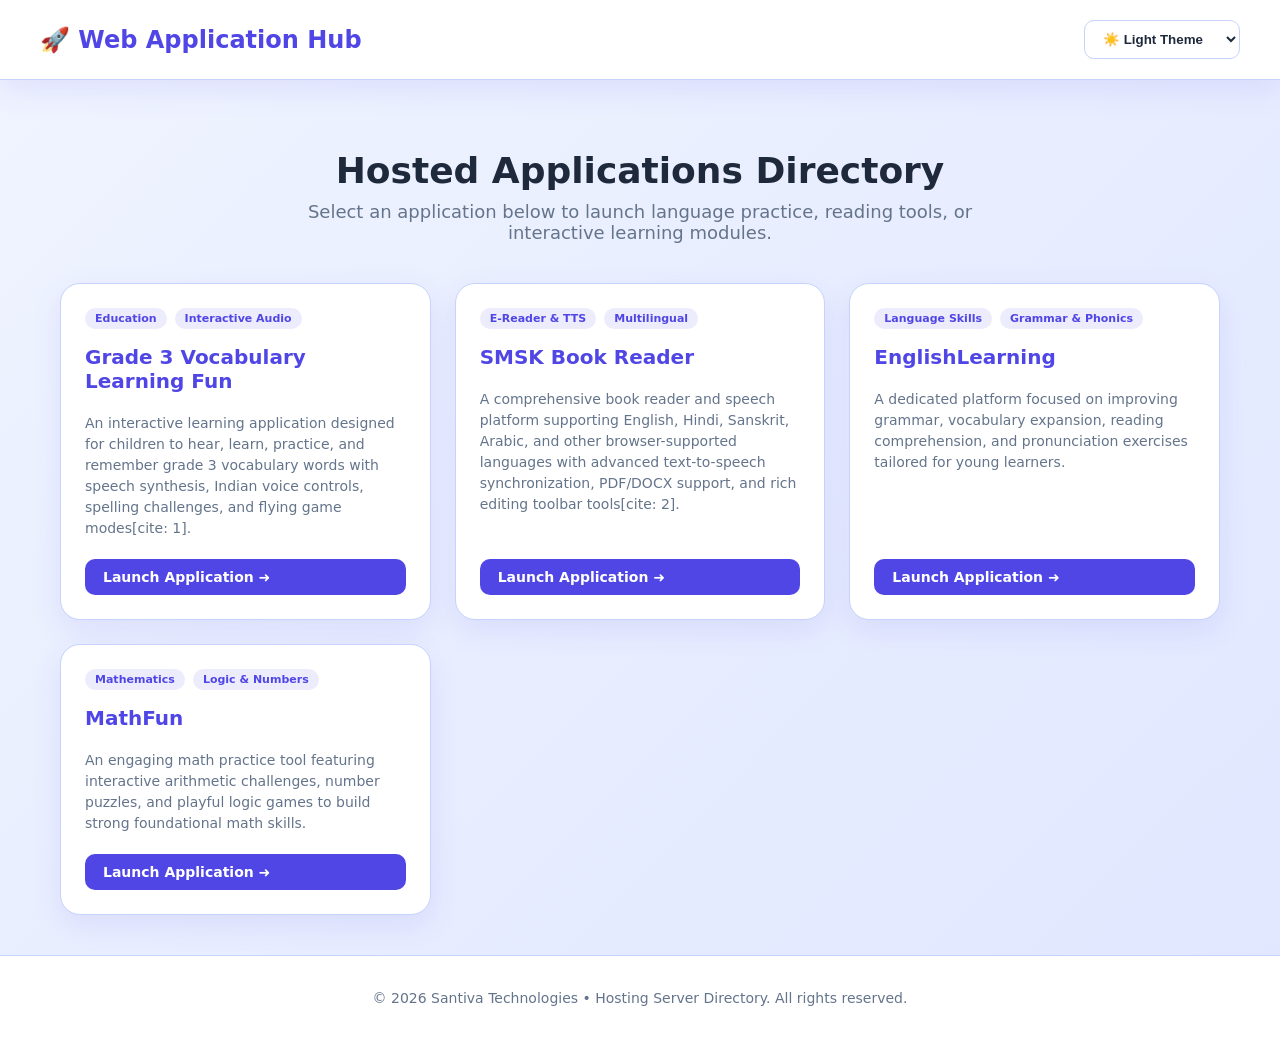
==== index.html @ d0abe14b "Add files via upload" ====
<!DOCTYPE html>
<html lang="en">
<head>
<meta charset="UTF-8">
<meta name="viewport" content="width=device-width, initial-scale=1.0">
<title>Application Hosting Dashboard — Hub</title>
<style>
:root {
  --bg: linear-gradient(135deg, #f0f4ff, #e0e7ff);
  --panel: #ffffff;
  --text: #1e293b;
  --muted: #64748b;
  --accent: #4f46e5;
  --border: #c7d2fe;
  --shadow: 0 10px 30px rgba(79, 70, 229, 0.1);
}

body.dark {
  --bg: linear-gradient(135deg, #0f172a, #1e1b4b);
  --panel: #1e293b;
  --text: #f8fafc;
  --muted: #94a3b8;
  --accent: #818cf8;
  --border: #334155;
  --shadow: 0 10px 30px rgba(0, 0, 0, 0.4);
}

body.ocean {
  --bg: linear-gradient(135deg, #e0f2fe, #bae6fd);
  --panel: #f0f9ff;
  --text: #0369a1;
  --muted: #0284c7;
  --accent: #0284c7;
  --border: #7dd3fc;
  --shadow: 0 10px 30px rgba(2, 132, 199, 0.15);
}

body.sunset {
  --bg: linear-gradient(135deg, #fef3c7, #ffedd5);
  --panel: #fffbeb;
  --text: #7c2d12;
  --muted: #c2410c;
  --accent: #ea580c;
  --border: #fde68a;
  --shadow: 0 10px 30px rgba(234, 88, 12, 0.15);
}

* { box-sizing: border-box; }
body {
  margin: 0;
  font-family: system-ui, -apple-system, Segoe UI, Roboto, sans-serif;
  background: var(--bg);
  color: var(--text);
  min-height: 100vh;
  display: flex;
  flex-direction: column;
  transition: background 0.3s, color 0.3s;
}

header {
  display: flex;
  justify-content: space-between;
  align-items: center;
  padding: 20px 40px;
  background: var(--panel);
  border-bottom: 1px solid var(--border);
  box-shadow: var(--shadow);
  flex-wrap: wrap;
  gap: 15px;
}

.brand h1 { margin: 0; font-size: 24px; color: var(--accent); }
.brand p { margin: 4px 0 0; font-size: 14px; color: var(--muted); }

.nav-tools {
  display: flex;
  gap: 12px;
  align-items: center;
  flex-wrap: wrap;
}

.btn {
  background: var(--accent);
  color: #fff;
  border: none;
  padding: 10px 18px;
  border-radius: 10px;
  font-weight: bold;
  cursor: pointer;
  text-decoration: none;
  font-size: 14px;
  display: inline-flex;
  align-items: center;
  gap: 6px;
  transition: transform 0.2s, opacity 0.2s;
}
.btn:hover { opacity: 0.9; transform: translateY(-1px); }
.btn.secondary { background: var(--panel); color: var(--text); border: 1px solid var(--border); }

select {
  padding: 10px 14px;
  border-radius: 10px;
  border: 1px solid var(--border);
  background: var(--panel);
  color: var(--text);
  font-weight: bold;
  cursor: pointer;
}

.container {
  max-width: 1200px;
  margin: 40px auto;
  padding: 0 20px;
  flex: 1;
  width: 100%;
}

.hero {
  text-align: center;
  margin-bottom: 40px;
}
.hero h2 { font-size: 36px; margin-bottom: 10px; color: var(--text); }
.hero p { font-size: 18px; color: var(--muted); max-width: 700px; margin: 0 auto; }

.grid {
  display: grid;
  grid-template-columns: repeat(auto-fit, minmax(280px, 1fr));
  gap: 24px;
}

.card {
  background: var(--panel);
  border: 1px solid var(--border);
  border-radius: 20px;
  padding: 24px;
  box-shadow: var(--shadow);
  display: flex;
  flex-direction: column;
  justify-content: space-between;
  transition: transform 0.3s, box-shadow 0.3s;
}
.card:hover { transform: translateY(-5px); box-shadow: 0 15px 35px rgba(0,0,0,0.15); }

.card h3 { margin-top: 0; font-size: 20px; color: var(--accent); }
.card p { color: var(--muted); line-height: 1.5; font-size: 14px; margin-bottom: 20px; }

.badge-row { display: flex; gap: 8px; margin-bottom: 16px; flex-wrap: wrap; }
.badge {
  background: rgba(79, 70, 229, 0.1);
  color: var(--accent);
  padding: 4px 10px;
  border-radius: 99px;
  font-size: 11px;
  font-weight: bold;
}

footer {
  text-align: center;
  padding: 20px;
  color: var(--muted);
  font-size: 14px;
  border-top: 1px solid var(--border);
  background: var(--panel);
}

@media(max-width: 600px) {
  header { padding: 15px 20px; flex-direction: column; align-items: stretch; text-align: center; }
  .nav-tools { justify-content: center; }
}
</style>
</head>
<body id="pageBody">

<header>
  <div class="brand">
    <h1>🚀 Web Application Hub</h1>
  </div>
  <div class="nav-tools">
    <select id="themeSelect" onchange="switchTheme(this.value)">
      <option value="light">☀️ Light Theme</option>
      <option value="dark">🌙 Dark Mode</option>
      <option value="ocean">🌊 Ocean Blue</option>
      <option value="sunset">🌅 Sunset Warm</option>
    </select>
  </div>
</header>

<div class="container">
  <div class="hero">
    <h2>Hosted Applications Directory</h2>
    <p>Select an application below to launch language practice, reading tools, or interactive learning modules.</p>
  </div>

  <div class="grid">
    <!-- Application 1 -->
    <div class="card">
      <div>
        <div class="badge-row">
          <span class="badge">Education</span>
          <span class="badge">Interactive Audio</span>
        </div>
        <h3>Grade 3 Vocabulary Learning Fun</h3>
        <p>An interactive learning application designed for children to hear, learn, practice, and remember grade 3 vocabulary words with speech synthesis, Indian voice controls, spelling challenges, and flying game modes[cite: 1].</p>
      </div>
      <a href="vocabulary-app.html" class="btn">Launch Application ➜</a>
    </div>

    <!-- Application 2 -->
    <div class="card">
      <div>
        <div class="badge-row">
          <span class="badge">E-Reader & TTS</span>
          <span class="badge">Multilingual</span>
        </div>
        <h3>SMSK Book Reader</h3>
        <p>A comprehensive book reader and speech platform supporting English, Hindi, Sanskrit, Arabic, and other browser-supported languages with advanced text-to-speech synchronization, PDF/DOCX support, and rich editing toolbar tools[cite: 2].</p>
      </div>
      <a href="book-reader-app.html" class="btn">Launch Application ➜</a>
    </div>

    <!-- Application 3 -->
    <div class="card">
      <div>
        <div class="badge-row">
          <span class="badge">Language Skills</span>
          <span class="badge">Grammar & Phonics</span>
        </div>
        <h3>EnglishLearning</h3>
        <p>A dedicated platform focused on improving grammar, vocabulary expansion, reading comprehension, and pronunciation exercises tailored for young learners.</p>
      </div>
      <a href="english-learning-app.html" class="btn">Launch Application ➜</a>
    </div>

    <!-- Application 4 -->
    <div class="card">
      <div>
        <div class="badge-row">
          <span class="badge">Mathematics</span>
          <span class="badge">Logic & Numbers</span>
        </div>
        <h3>MathFun</h3>
        <p>An engaging math practice tool featuring interactive arithmetic challenges, number puzzles, and playful logic games to build strong foundational math skills.</p>
      </div>
      <a href="math-fun-app.html" class="btn">Launch Application ➜</a>
    </div>
  </div>
</div>

<footer>
  <p>&copy; 2026 Santiva Technologies • Hosting Server Directory. All rights reserved.</p>
</footer>

<script>
function switchTheme(theme) {
  const body = document.getElementById('pageBody');
  body.className = '';
  if (theme !== 'light') {
    body.classList.add(theme);
  }
  localStorage.setItem('hub_theme', theme);
}

// Load saved theme on startup
window.addEventListener('DOMContentLoaded', () => {
  const saved = localStorage.getItem('hub_theme') || 'light';
  document.getElementById('themeSelect').value = saved;
  switchTheme(saved);
});
</script>
</body>
</html>
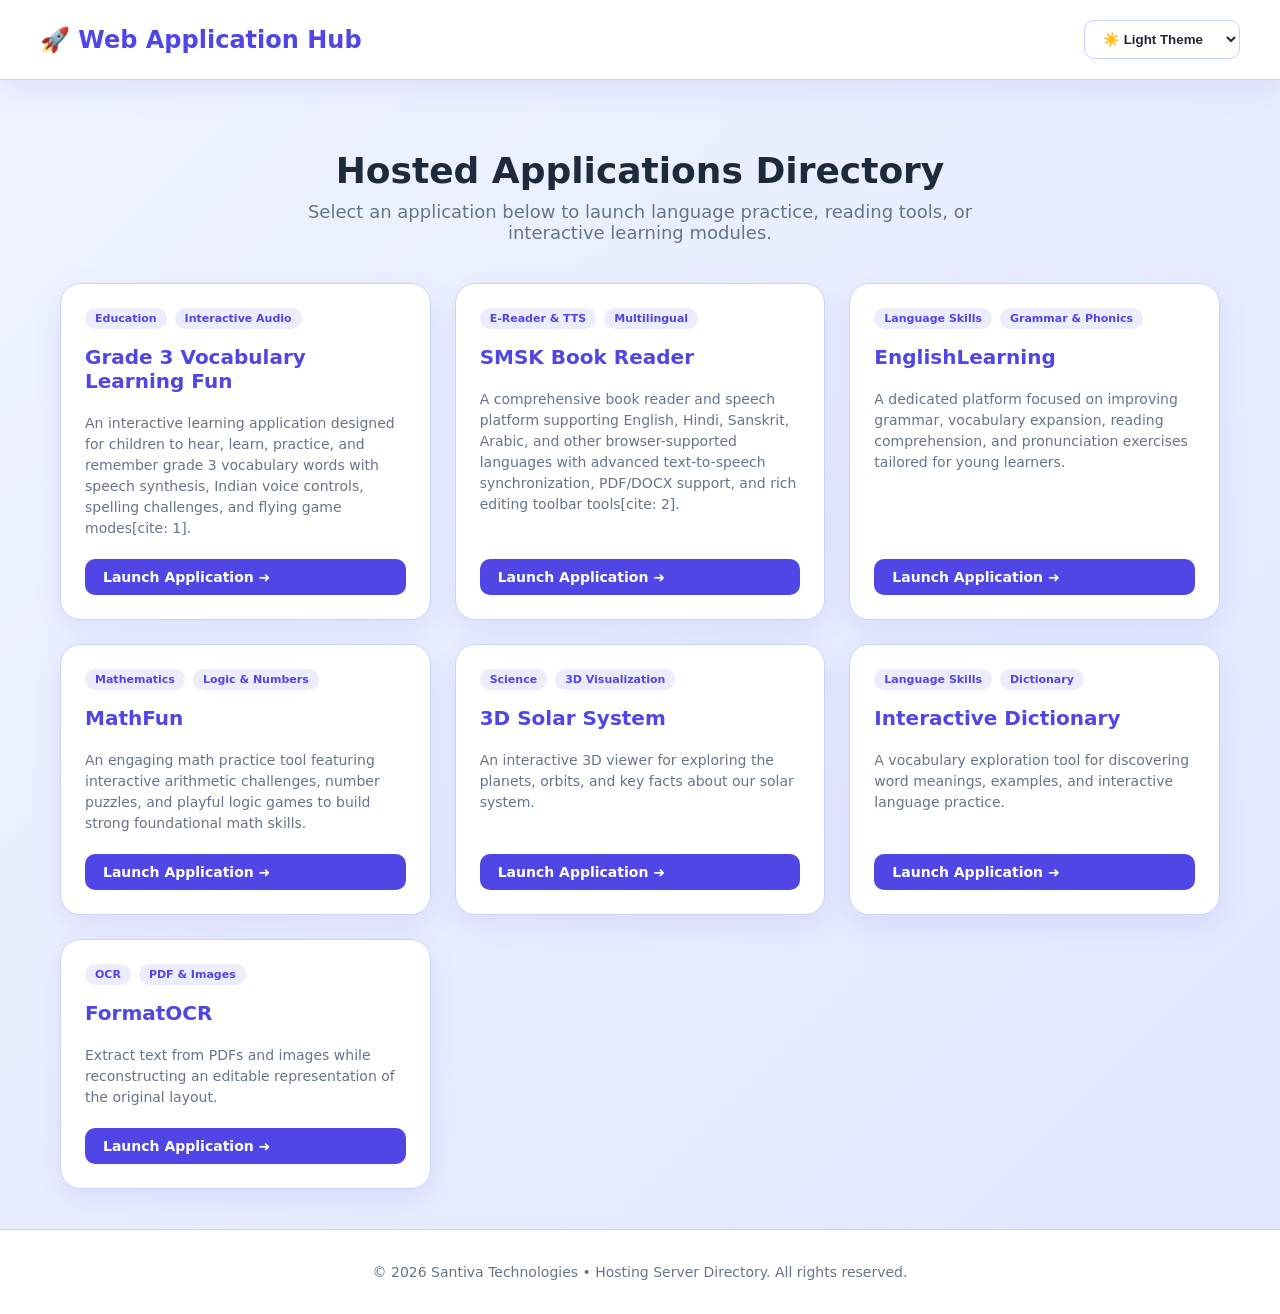
==== commit ca55c4c9: "Add files via upload" ====
--- a/index.html
+++ b/index.html
@@ -243,6 +243,45 @@
       </div>
       <a href="math-fun-app.html" class="btn">Launch Application ➜</a>
     </div>
+
+    <!-- Application 5 -->
+    <div class="card">
+      <div>
+        <div class="badge-row">
+          <span class="badge">Science</span>
+          <span class="badge">3D Visualization</span>
+        </div>
+        <h3>3D Solar System</h3>
+        <p>An interactive 3D viewer for exploring the planets, orbits, and key facts about our solar system.</p>
+      </div>
+      <a href="3DsolarSystem.html" class="btn">Launch Application ➜</a>
+    </div>
+
+    <!-- Application 6 -->
+    <div class="card">
+      <div>
+        <div class="badge-row">
+          <span class="badge">Language Skills</span>
+          <span class="badge">Dictionary</span>
+        </div>
+        <h3>Interactive Dictionary</h3>
+        <p>A vocabulary exploration tool for discovering word meanings, examples, and interactive language practice.</p>
+      </div>
+      <a href="InteractiveDictionary.html" class="btn">Launch Application ➜</a>
+    </div>
+
+    <!-- Application 7 -->
+    <div class="card">
+      <div>
+        <div class="badge-row">
+          <span class="badge">OCR</span>
+          <span class="badge">PDF & Images</span>
+        </div>
+        <h3>FormatOCR</h3>
+        <p>Extract text from PDFs and images while reconstructing an editable representation of the original layout.</p>
+      </div>
+      <a href="ocr-format-preserving-app/ocr.html" class="btn">Launch Application ➜</a>
+    </div>
   </div>
 </div>
 
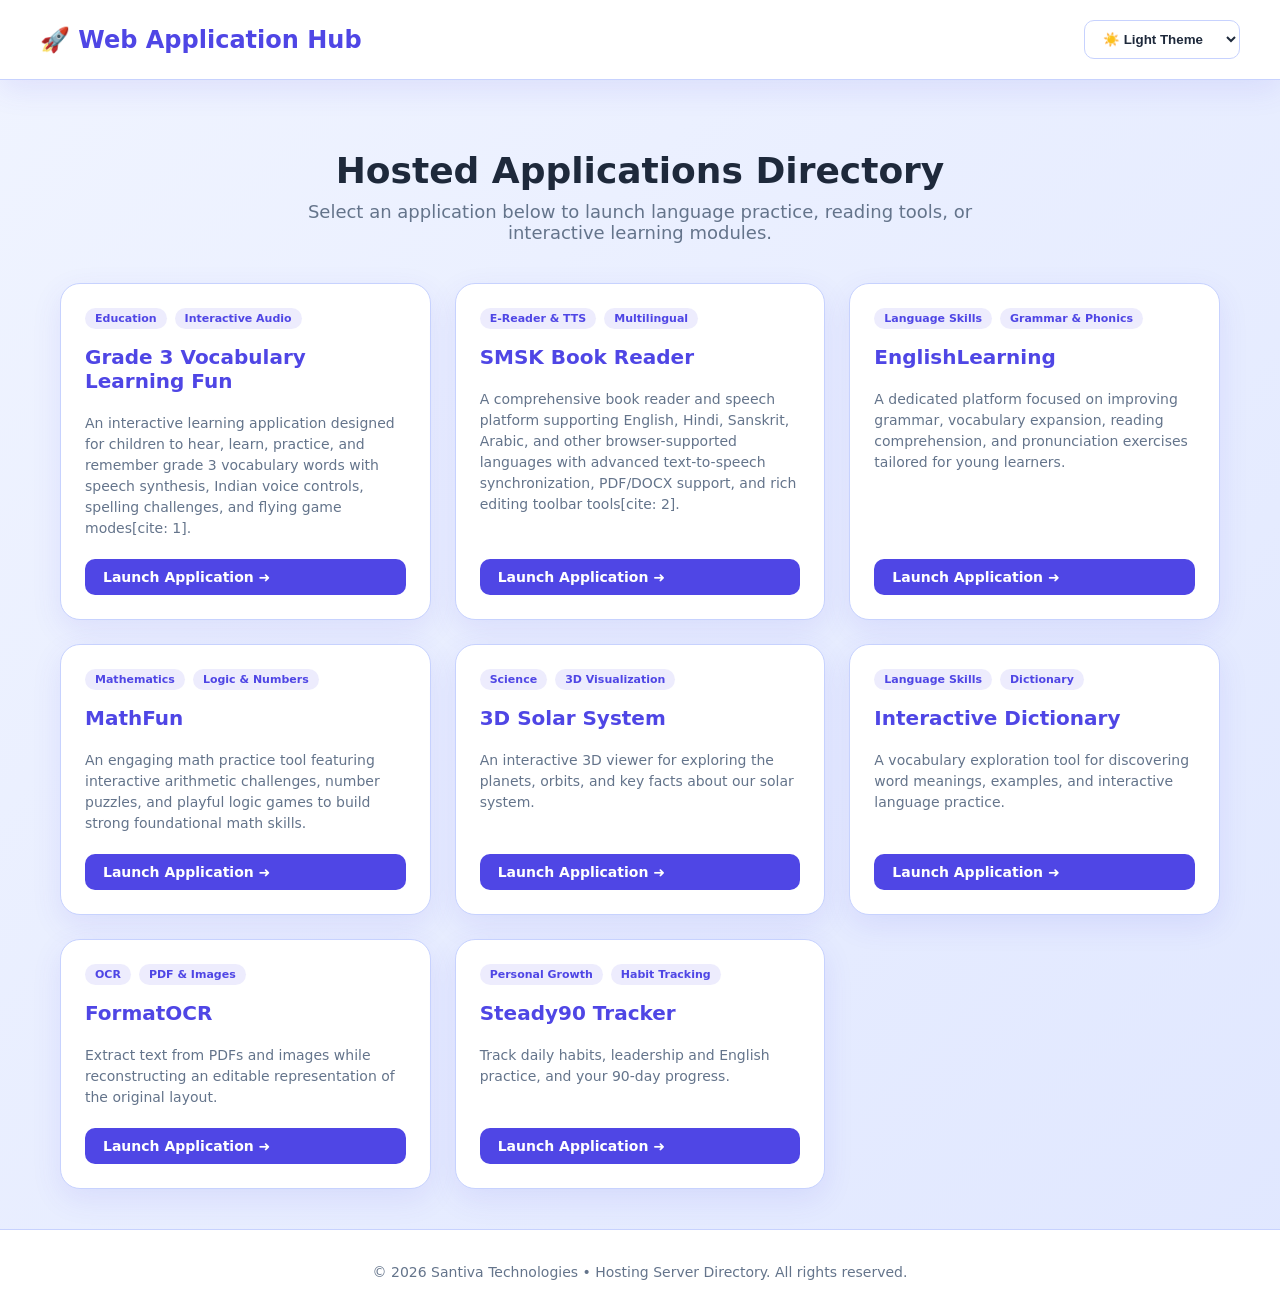
==== commit edcd26a7: "Add files via upload" ====
--- a/index.html
+++ b/index.html
@@ -280,7 +280,20 @@
         <h3>FormatOCR</h3>
         <p>Extract text from PDFs and images while reconstructing an editable representation of the original layout.</p>
       </div>
-      <a href="ocr-format-preserving-app/ocr.html" class="btn">Launch Application ➜</a>
+      <a href="FormatOCR.html" class="btn">Launch Application ➜</a>
+    </div>
+
+    <!-- Application 8 -->
+    <div class="card">
+      <div>
+        <div class="badge-row">
+          <span class="badge">Personal Growth</span>
+          <span class="badge">Habit Tracking</span>
+        </div>
+        <h3>Steady90 Tracker</h3>
+        <p>Track daily habits, leadership and English practice, and your 90-day progress.</p>
+      </div>
+      <a href="Tracker.html" class="btn">Launch Application ➜</a>
     </div>
   </div>
 </div>
